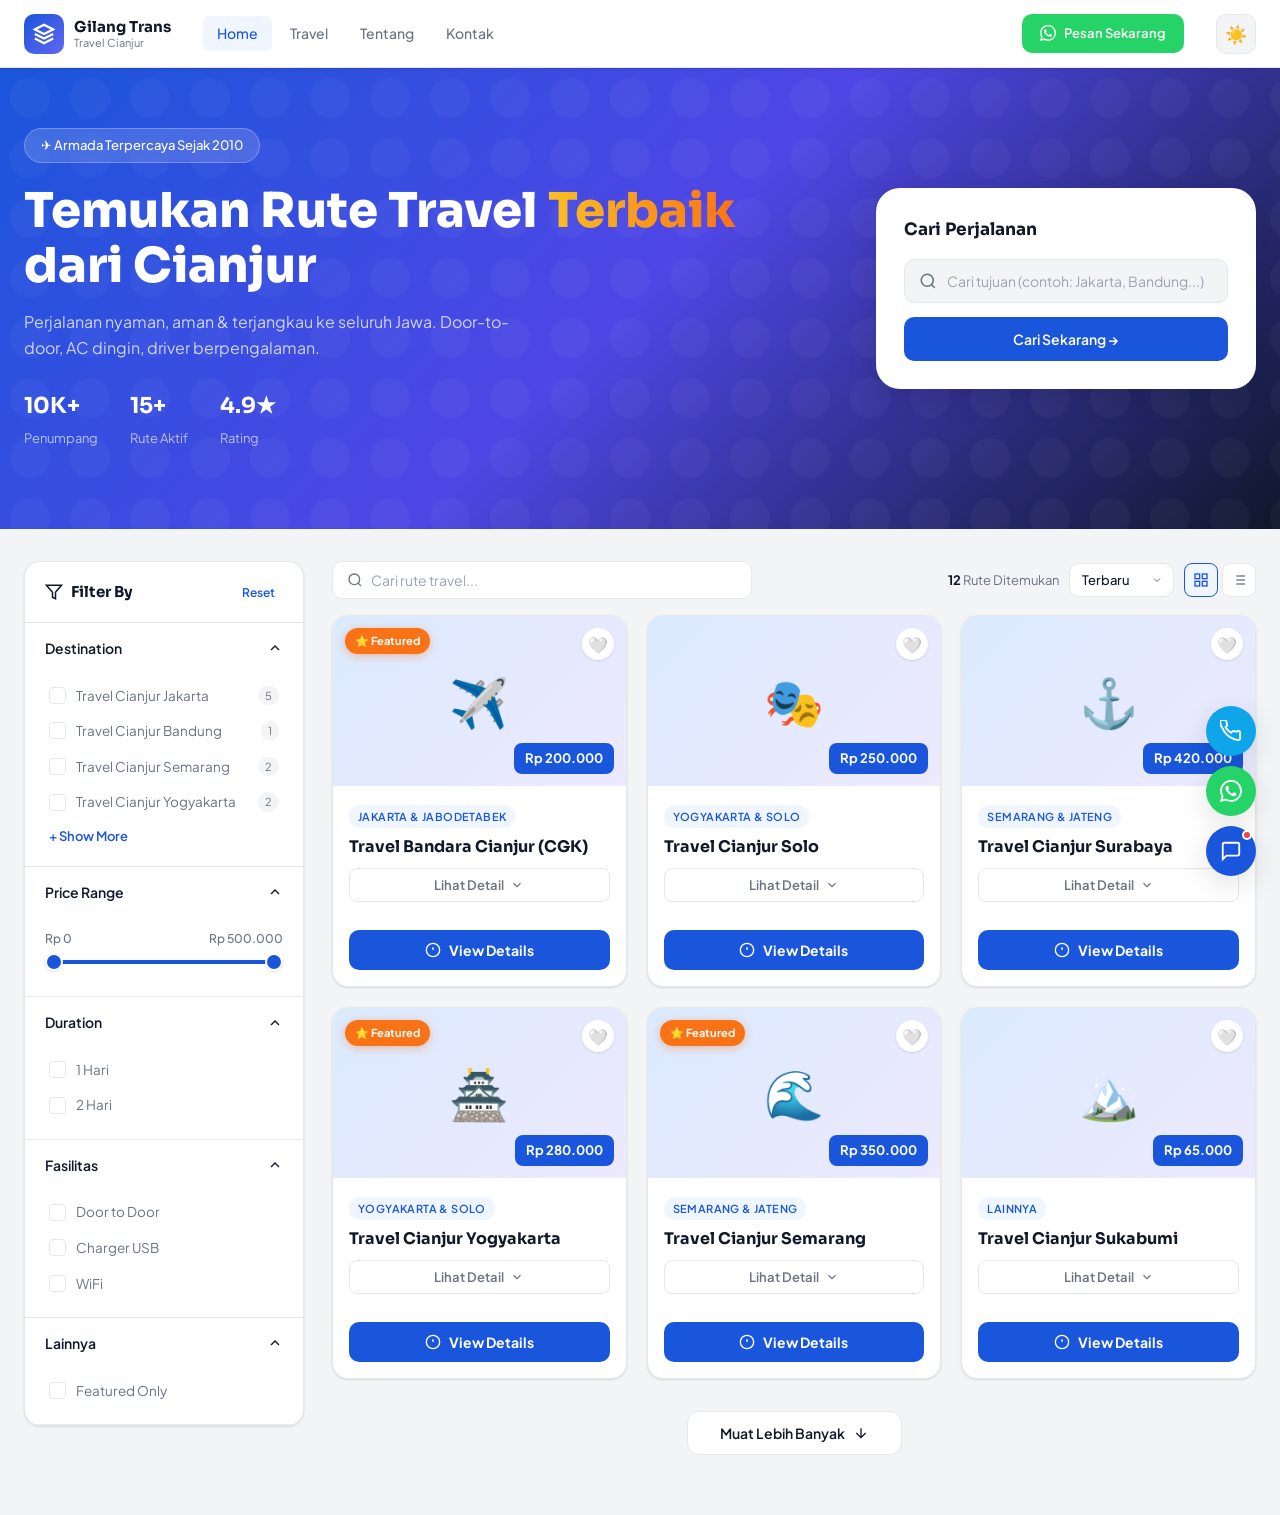
==== index.html @ 3f546241 "Add files via upload" ====
<!DOCTYPE html>
<html lang="id" data-theme="light">
<head>
  <meta charset="UTF-8" />
  <meta name="viewport" content="width=device-width, initial-scale=1.0" />
  <title>Gilang Trans – Travel Cianjur Terbaik</title>
  
    <link rel="icon" href="favicon.png" type="image/png">
<link rel="apple-touch-icon" href="favicon.png">
  <link rel="preconnect" href="https://fonts.googleapis.com" />
  <link rel="preconnect" href="https://fonts.gstatic.com" crossorigin />
  <link href="https://fonts.googleapis.com/css2?family=Plus+Jakarta+Sans:wght@300;400;500;600;700;800&family=Sora:wght@600;700;800&display=swap" rel="stylesheet" />
  <link rel="stylesheet" href="style.css" />
</head>
<body>

  <!-- ===== NAVBAR ===== -->
  <header class="navbar" id="navbar">
    <div class="nav-inner">
      <a href="#" class="logo">
        <div class="logo-icon-wrap">
          <svg width="22" height="22" viewBox="0 0 24 24" fill="none" stroke="currentColor" stroke-width="2.5"><path d="M12 2L2 7l10 5 10-5-10-5z"/><path d="M2 17l10 5 10-5"/><path d="M2 12l10 5 10-5"/></svg>
        </div>
        <div class="logo-text">
          <span class="logo-main">Gilang Trans</span>
          <span class="logo-sub">Travel Cianjur</span>
        </div>
      </a>

      <nav class="nav-links" id="navLinks">
        <a href="#" class="nav-link active">Home</a>
        <a href="#marketplace" class="nav-link">Travel</a>
        <a href="#tentang" class="nav-link">Tentang</a>
        <a href="#kontak" class="nav-link">Kontak</a>
        <a href="https://wa.me/6285724615368" target="_blank" class="nav-cta">
          <svg width="16" height="16" viewBox="0 0 24 24" fill="currentColor"><path d="M17.472 14.382c-.297-.149-1.758-.867-2.03-.967-.273-.099-.471-.148-.67.15-.197.297-.767.966-.94 1.164-.173.199-.347.223-.644.075-.297-.15-1.255-.463-2.39-1.475-.883-.788-1.48-1.761-1.653-2.059-.173-.297-.018-.458.13-.606.134-.133.298-.347.446-.52.149-.174.198-.298.298-.497.099-.198.05-.371-.025-.52-.075-.149-.669-1.612-.916-2.207-.242-.579-.487-.5-.669-.51-.173-.008-.371-.01-.57-.01-.198 0-.52.074-.792.372-.272.297-1.04 1.016-1.04 2.479 0 1.462 1.065 2.875 1.213 3.074.149.198 2.096 3.2 5.077 4.487.709.306 1.262.489 1.694.625.712.227 1.36.195 1.871.118.571-.085 1.758-.719 2.006-1.413.248-.694.248-1.289.173-1.413-.074-.124-.272-.198-.57-.347m-5.421 7.403h-.004a9.87 9.87 0 01-5.031-1.378l-.361-.214-3.741.982.998-3.648-.235-.374a9.86 9.86 0 01-1.51-5.26c.001-5.45 4.436-9.884 9.888-9.884 2.64 0 5.122 1.03 6.988 2.898a9.825 9.825 0 012.893 6.994c-.003 5.45-4.437 9.884-9.885 9.884m8.413-18.297A11.815 11.815 0 0012.05 0C5.495 0 .16 5.335.157 11.892c0 2.096.547 4.142 1.588 5.945L.057 24l6.305-1.654a11.882 11.882 0 005.683 1.448h.005c6.554 0 11.89-5.335 11.893-11.893a11.821 11.821 0 00-3.48-8.413z"/></svg>
          Pesan Sekarang
        </a>
      </nav>

      <div class="nav-actions">
        <button class="theme-toggle" id="themeToggle" aria-label="Toggle theme">
          <span class="theme-icon sun">☀️</span>
          <span class="theme-icon moon">🌙</span>
        </button>
        <button class="hamburger" id="hamburger">
          <span></span><span></span><span></span>
        </button>
      </div>
    </div>
  </header>

  <!-- ===== HERO MINI ===== -->
  <section class="hero-mini" id="home">
    <div class="hero-mini-inner">
      <div class="hero-mini-text">
        <div class="hero-badge">✈ Armada Terpercaya Sejak 2010</div>
        <h1>Temukan Rute Travel <span>Terbaik</span> dari Cianjur</h1>
        <p>Perjalanan nyaman, aman & terjangkau ke seluruh Jawa. Door-to-door, AC dingin, driver berpengalaman.</p>
        <div class="hero-stats">
          <div class="stat-item"><strong>10K+</strong><span>Penumpang</span></div>
          <div class="stat-item"><strong>15+</strong><span>Rute Aktif</span></div>
          <div class="stat-item"><strong>4.9★</strong><span>Rating</span></div>
        </div>
      </div>
      <div class="hero-mini-search">
        <div class="search-widget">
          <h3>Cari Perjalanan</h3>
          <div class="search-field">
            <svg width="18" height="18" viewBox="0 0 24 24" fill="none" stroke="currentColor" stroke-width="2"><circle cx="11" cy="11" r="8"/><path d="m21 21-4.35-4.35"/></svg>
            <input type="text" id="heroSearch" placeholder="Cari tujuan (contoh: Jakarta, Bandung...)" />
          </div>
          <button class="btn-search-hero" onclick="document.getElementById('marketplace').scrollIntoView({behavior:'smooth'})">
            Cari Sekarang →
          </button>
        </div>
      </div>
    </div>
  </section>

  <!-- ===== MARKETPLACE ===== -->
  <section class="marketplace" id="marketplace">
    <div class="marketplace-inner">

      <!-- SIDEBAR FILTER -->
      <aside class="filter-sidebar" id="filterSidebar">
        <div class="filter-header">
          <h3>
            <svg width="18" height="18" viewBox="0 0 24 24" fill="none" stroke="currentColor" stroke-width="2"><polygon points="22 3 2 3 10 12.46 10 19 14 21 14 12.46 22 3"/></svg>
            Filter By
          </h3>
          <button class="filter-reset" id="filterReset">Reset</button>
        </div>

        <!-- Destination Filter -->
        <div class="filter-section" id="destinationFilter">
          <div class="filter-section-header" onclick="toggleFilterSection(this)">
            <span>Destination</span>
            <svg class="chevron" width="16" height="16" viewBox="0 0 24 24" fill="none" stroke="currentColor" stroke-width="2"><path d="M18 15l-6-6-6 6"/></svg>
          </div>
          <div class="filter-section-body">
            <label class="filter-checkbox">
              <input type="checkbox" value="jakarta" onchange="applyFilters()">
              <span class="checkmark"></span>
              <span>Travel Cianjur Jakarta</span>
              <span class="count" id="count-jakarta"></span>
            </label>
            <label class="filter-checkbox">
              <input type="checkbox" value="bandung" onchange="applyFilters()">
              <span class="checkmark"></span>
              <span>Travel Cianjur Bandung</span>
              <span class="count" id="count-bandung"></span>
            </label>
            <label class="filter-checkbox">
              <input type="checkbox" value="semarang" onchange="applyFilters()">
              <span class="checkmark"></span>
              <span>Travel Cianjur Semarang</span>
              <span class="count" id="count-semarang"></span>
            </label>
            <label class="filter-checkbox">
              <input type="checkbox" value="yogyakarta" onchange="applyFilters()">
              <span class="checkmark"></span>
              <span>Travel Cianjur Yogyakarta</span>
              <span class="count" id="count-yogyakarta"></span>
            </label>
            <div class="filter-more" id="filterMoreDest" style="display:none">
              <label class="filter-checkbox">
                <input type="checkbox" value="lain" onchange="applyFilters()">
                <span class="checkmark"></span>
                <span>Travel Cianjur Lainnya</span>
                <span class="count" id="count-lain"></span>
              </label>
            </div>
            <button class="show-more-btn" id="showMoreDest" onclick="toggleShowMore('filterMoreDest','showMoreDest')">
              + Show More
            </button>
          </div>
        </div>

        <!-- Price Filter -->
        <div class="filter-section" id="priceFilter">
          <div class="filter-section-header" onclick="toggleFilterSection(this)">
            <span>Price Range</span>
            <svg class="chevron" width="16" height="16" viewBox="0 0 24 24" fill="none" stroke="currentColor" stroke-width="2"><path d="M18 15l-6-6-6 6"/></svg>
          </div>
          <div class="filter-section-body">
            <div class="range-slider-wrap">
              <div class="range-labels">
                <span id="priceMin">Rp 0</span>
                <span id="priceMax">Rp 500.000</span>
              </div>
              <div class="range-track">
                <div class="range-fill" id="rangeFill"></div>
                <input type="range" id="rangeMinPrice" min="0" max="500000" step="10000" value="0" oninput="updatePriceRange()">
                <input type="range" id="rangeMaxPrice" min="0" max="500000" step="10000" value="500000" oninput="updatePriceRange()">
              </div>
            </div>
          </div>
        </div>

        <!-- Duration Filter -->
        <div class="filter-section" id="durationFilter">
          <div class="filter-section-header" onclick="toggleFilterSection(this)">
            <span>Duration</span>
            <svg class="chevron" width="16" height="16" viewBox="0 0 24 24" fill="none" stroke="currentColor" stroke-width="2"><path d="M18 15l-6-6-6 6"/></svg>
          </div>
          <div class="filter-section-body">
            <label class="filter-checkbox">
              <input type="checkbox" value="1" onchange="applyFilters()" class="dur-filter">
              <span class="checkmark"></span>
              <span>1 Hari</span>
            </label>
            <label class="filter-checkbox">
              <input type="checkbox" value="2" onchange="applyFilters()" class="dur-filter">
              <span class="checkmark"></span>
              <span>2 Hari</span>
            </label>
          </div>
        </div>

        <!-- Fasilitas Filter -->
        <div class="filter-section">
          <div class="filter-section-header" onclick="toggleFilterSection(this)">
            <span>Fasilitas</span>
            <svg class="chevron" width="16" height="16" viewBox="0 0 24 24" fill="none" stroke="currentColor" stroke-width="2"><path d="M18 15l-6-6-6 6"/></svg>
          </div>
          <div class="filter-section-body">
            <label class="filter-checkbox">
              <input type="checkbox" value="door" onchange="applyFilters()" class="fas-filter">
              <span class="checkmark"></span>
              <span>Door to Door</span>
            </label>
            <label class="filter-checkbox">
              <input type="checkbox" value="charger" onchange="applyFilters()" class="fas-filter">
              <span class="checkmark"></span>
              <span>Charger USB</span>
            </label>
            <label class="filter-checkbox">
              <input type="checkbox" value="wifi" onchange="applyFilters()" class="fas-filter">
              <span class="checkmark"></span>
              <span>WiFi</span>
            </label>
          </div>
        </div>

        <!-- Featured Only -->
        <div class="filter-section">
          <div class="filter-section-header" onclick="toggleFilterSection(this)">
            <span>Lainnya</span>
            <svg class="chevron" width="16" height="16" viewBox="0 0 24 24" fill="none" stroke="currentColor" stroke-width="2"><path d="M18 15l-6-6-6 6"/></svg>
          </div>
          <div class="filter-section-body">
            <label class="filter-checkbox">
              <input type="checkbox" id="featuredOnly" onchange="applyFilters()">
              <span class="checkmark"></span>
              <span>Featured Only</span>
            </label>
          </div>
        </div>

        <!-- Mobile Close -->
        <button class="filter-close-btn" id="filterCloseBtn" onclick="closeSidebar()">✕ Tutup Filter</button>
      </aside>

      <!-- MAIN CONTENT -->
      <main class="main-content">

        <!-- TOP BAR -->
        <div class="topbar">
          <div class="topbar-left">
            <button class="filter-toggle-btn" id="filterToggleBtn" onclick="openSidebar()">
              <svg width="16" height="16" viewBox="0 0 24 24" fill="none" stroke="currentColor" stroke-width="2"><polygon points="22 3 2 3 10 12.46 10 19 14 21 14 12.46 22 3"/></svg>
              Filter
            </button>
            <div class="search-bar">
              <svg width="16" height="16" viewBox="0 0 24 24" fill="none" stroke="currentColor" stroke-width="2"><circle cx="11" cy="11" r="8"/><path d="m21 21-4.35-4.35"/></svg>
              <input type="text" id="searchInput" placeholder="Cari rute travel..." oninput="applyFilters()" />
              <button class="search-clear" id="searchClear" onclick="clearSearch()" style="display:none">✕</button>
            </div>
          </div>
          <div class="topbar-right">
            <div class="result-count"><span id="resultCount">0</span> Rute Ditemukan</div>
            <select class="sort-select" id="sortSelect" onchange="applyFilters()">
              <option value="newest">Terbaru</option>
              <option value="cheapest">Termurah</option>
              <option value="priciest">Termahal</option>
              <option value="name">A-Z</option>
            </select>
            <div class="view-toggle">
              <button class="view-btn active" id="gridViewBtn" onclick="setView('grid')" title="Grid view">
                <svg width="16" height="16" viewBox="0 0 24 24" fill="none" stroke="currentColor" stroke-width="2"><rect x="3" y="3" width="7" height="7"/><rect x="14" y="3" width="7" height="7"/><rect x="3" y="14" width="7" height="7"/><rect x="14" y="14" width="7" height="7"/></svg>
              </button>
              <button class="view-btn" id="listViewBtn" onclick="setView('list')" title="List view">
                <svg width="16" height="16" viewBox="0 0 24 24" fill="none" stroke="currentColor" stroke-width="2"><line x1="8" y1="6" x2="21" y2="6"/><line x1="8" y1="12" x2="21" y2="12"/><line x1="8" y1="18" x2="21" y2="18"/><line x1="3" y1="6" x2="3.01" y2="6"/><line x1="3" y1="12" x2="3.01" y2="12"/><line x1="3" y1="18" x2="3.01" y2="18"/></svg>
              </button>
            </div>
          </div>
        </div>

        <!-- ACTIVE FILTERS TAGS -->
        <div class="active-filters" id="activeFilters" style="display:none"></div>

        <!-- RECENTLY VIEWED -->
        <div class="recently-viewed" id="recentlyViewed" style="display:none">
          <div class="rv-header">
            <span>🕐 Baru Dilihat</span>
            <button onclick="clearRecentlyViewed()">Hapus</button>
          </div>
          <div class="rv-list" id="rvList"></div>
        </div>

        <!-- CARD GRID -->
        <div class="cards-grid" id="cardsGrid">
          <!-- JS generated -->
        </div>

        <!-- EMPTY STATE -->
        <div class="empty-state" id="emptyState" style="display:none">
          <div class="empty-icon">🔍</div>
          <h3>Tidak ada rute ditemukan</h3>
          <p>Coba ubah filter atau kata kunci pencarian</p>
          <button onclick="resetAllFilters()" class="btn-reset-all">Reset Semua Filter</button>
        </div>

        <!-- LOAD MORE -->
        <div class="load-more-wrap" id="loadMoreWrap" style="display:none">
          <button class="btn-load-more" id="loadMoreBtn" onclick="loadMore()">
            Muat Lebih Banyak
            <svg width="16" height="16" viewBox="0 0 24 24" fill="none" stroke="currentColor" stroke-width="2"><path d="M12 5v14M5 12l7 7 7-7"/></svg>
          </button>
        </div>
      </main>
    </div>
  </section>

  <!-- ===== SIDEBAR OVERLAY ===== -->
  <div class="sidebar-overlay" id="sidebarOverlay" onclick="closeSidebar()"></div>

  <!-- ===== MODAL DETAIL ===== -->
  <div class="modal-overlay" id="modalOverlay" onclick="closeModal(event)">
    <div class="modal-box" id="modalBox">
      <button class="modal-close" onclick="closeModal()">✕</button>
      <div class="modal-content" id="modalContent"></div>
    </div>
  </div>

  <!-- ===== CHATBOT ===== -->
  <div class="chatbot-wrap" id="chatbotWrap">
    <div class="chatbot-box" id="chatbotBox">
      <div class="chatbot-header">
        <div class="chatbot-avatar">RT</div>
        <div>
          <div class="chatbot-name">Gilang Assistant</div>
          <div class="chatbot-status">● Online</div>
        </div>
        <button class="chatbot-header-close" onclick="toggleChatbot()">✕</button>
      </div>
      <div class="chatbot-messages" id="chatbotMessages">
        <div class="chat-msg bot">
          <div class="chat-bubble">Halo! 👋 Saya asisten Gilang Trans. Ketik <strong>harga</strong>, <strong>jadwal</strong>, <strong>rute</strong>, atau <strong>booking</strong> untuk info.</div>
        </div>
      </div>
      <div class="chatbot-input-wrap">
        <input type="text" id="chatInput" placeholder="Ketik pesan..." onkeydown="if(event.key==='Enter')sendChat()" />
        <button onclick="sendChat()">
          <svg width="18" height="18" viewBox="0 0 24 24" fill="none" stroke="currentColor" stroke-width="2"><line x1="22" y1="2" x2="11" y2="13"/><polygon points="22 2 15 22 11 13 2 9 22 2"/></svg>
        </button>
      </div>
    </div>
    <div class="chatbot-fabs">
      <a href="tel:085724615368" class="fab fab-call" title="Telepon">
        <svg width="22" height="22" viewBox="0 0 24 24" fill="none" stroke="currentColor" stroke-width="2"><path d="M22 16.92v3a2 2 0 01-2.18 2 19.79 19.79 0 01-8.63-3.07A19.5 19.5 0 013.07 9.81a19.79 19.79 0 01-3.07-8.64A2 2 0 012 0h3a2 2 0 012 1.72 12.84 12.84 0 00.7 2.81 2 2 0 01-.45 2.11L6.09 7.91a16 16 0 006 6l1.27-1.27a2 2 0 012.11-.45 12.84 12.84 0 002.81.7A2 2 0 0122 14h0v2.92z"/></svg>
      </a>
      <a href="https://wa.me/6285724615368" target="_blank" class="fab fab-wa" title="WhatsApp">
        <svg width="22" height="22" viewBox="0 0 24 24" fill="currentColor"><path d="M17.472 14.382c-.297-.149-1.758-.867-2.03-.967-.273-.099-.471-.148-.67.15-.197.297-.767.966-.94 1.164-.173.199-.347.223-.644.075-.297-.15-1.255-.463-2.39-1.475-.883-.788-1.48-1.761-1.653-2.059-.173-.297-.018-.458.13-.606.134-.133.298-.347.446-.52.149-.174.198-.298.298-.497.099-.198.05-.371-.025-.52-.075-.149-.669-1.612-.916-2.207-.242-.579-.487-.5-.669-.51-.173-.008-.371-.01-.57-.01-.198 0-.52.074-.792.372-.272.297-1.04 1.016-1.04 2.479 0 1.462 1.065 2.875 1.213 3.074.149.198 2.096 3.2 5.077 4.487.709.306 1.262.489 1.694.625.712.227 1.36.195 1.871.118.571-.085 1.758-.719 2.006-1.413.248-.694.248-1.289.173-1.413-.074-.124-.272-.198-.57-.347m-5.421 7.403h-.004a9.87 9.87 0 01-5.031-1.378l-.361-.214-3.741.982.998-3.648-.235-.374a9.86 9.86 0 01-1.51-5.26c.001-5.45 4.436-9.884 9.888-9.884 2.64 0 5.122 1.03 6.988 2.898a9.825 9.825 0 012.893 6.994c-.003 5.45-4.437 9.884-9.885 9.884m8.413-18.297A11.815 11.815 0 0012.05 0C5.495 0 .16 5.335.157 11.892c0 2.096.547 4.142 1.588 5.945L.057 24l6.305-1.654a11.882 11.882 0 005.683 1.448h.005c6.554 0 11.89-5.335 11.893-11.893a11.821 11.821 0 00-3.48-8.413z"/></svg>
      </a>
      <button class="fab fab-chat" id="chatFab" onclick="toggleChatbot()" title="Chat">
        <svg width="22" height="22" viewBox="0 0 24 24" fill="none" stroke="currentColor" stroke-width="2"><path d="M21 15a2 2 0 01-2 2H7l-4 4V5a2 2 0 012-2h14a2 2 0 012 2z"/></svg>
        <span class="fab-dot"></span>
      </button>
    </div>
  </div>

  <script src="script.js"></script>
</body>
</html>
---- style.css ----
/* ===========================
   CSS VARIABLES & THEMES
=========================== */
:root {
  --primary: #1a56db;
  --primary-light: #eff6ff;
  --primary-hover: #1648c0;
  --accent: #25d366;
  --accent-hover: #1fb559;
  --text: #111827;
  --text-muted: #6b7280;
  --text-light: #9ca3af;
  --bg: #f3f4f6;
  --bg-page: #f3f4f6;
  --bg-card: #ffffff;
  --bg-sidebar: #ffffff;
  --bg-navbar: #ffffff;
  --border: #e5e7eb;
  --border-light: #f3f4f6;
  --shadow-sm: 0 1px 3px rgba(0,0,0,0.08), 0 1px 2px rgba(0,0,0,0.05);
  --shadow: 0 4px 16px rgba(0,0,0,0.08);
  --shadow-md: 0 8px 30px rgba(0,0,0,0.12);
  --shadow-hover: 0 12px 40px rgba(0,0,0,0.15);
  --radius: 12px;
  --radius-sm: 8px;
  --radius-lg: 16px;
  --radius-xl: 24px;
  --transition: all 0.25s cubic-bezier(0.4, 0, 0.2, 1);
  --font: 'Plus Jakarta Sans', sans-serif;
  --font-heading: 'Sora', sans-serif;
  --navbar-h: 68px;
}

[data-theme="dark"] {
  --primary: #3b82f6;
  --primary-light: #1e3a5f;
  --text: #f1f5f9;
  --text-muted: #94a3b8;
  --text-light: #64748b;
  --bg: #0f172a;
  --bg-page: #0f172a;
  --bg-card: #1e293b;
  --bg-sidebar: #1e293b;
  --bg-navbar: #0f172a;
  --border: #334155;
  --border-light: #1e293b;
  --shadow-sm: 0 1px 3px rgba(0,0,0,0.3);
  --shadow: 0 4px 16px rgba(0,0,0,0.3);
  --shadow-md: 0 8px 30px rgba(0,0,0,0.4);
  --shadow-hover: 0 12px 40px rgba(0,0,0,0.5);
}

/* ===========================
   RESET & BASE
=========================== */
*, *::before, *::after { box-sizing: border-box; margin: 0; padding: 0; }
html { scroll-behavior: smooth; font-size: 16px; }
body {
  font-family: var(--font);
  background: var(--bg-page);
  color: var(--text);
  line-height: 1.6;
  overflow-x: hidden;
  transition: background 0.3s, color 0.3s;
}
a { text-decoration: none; color: inherit; }
ul { list-style: none; }
img { max-width: 100%; display: block; }
input, select, button { font-family: var(--font); }

/* ===========================
   NAVBAR
=========================== */
.navbar {
  position: fixed;
  top: 0; left: 0; right: 0;
  z-index: 1000;
  background: var(--bg-navbar);
  border-bottom: 1px solid var(--border);
  height: var(--navbar-h);
  box-shadow: var(--shadow-sm);
  transition: var(--transition);
}

.nav-inner {
  max-width: 1400px;
  margin: 0 auto;
  padding: 0 24px;
  height: 100%;
  display: flex;
  align-items: center;
  gap: 32px;
}

.logo {
  display: flex;
  align-items: center;
  gap: 10px;
  flex-shrink: 0;
}

.logo-icon-wrap {
  width: 40px; height: 40px;
  background: linear-gradient(135deg, var(--primary), #6366f1);
  border-radius: 10px;
  display: flex; align-items: center; justify-content: center;
  color: white;
}

.logo-text { display: flex; flex-direction: column; line-height: 1.2; }
.logo-main { font-family: var(--font-heading); font-weight: 700; font-size: 15px; color: var(--text); }
.logo-sub { font-size: 11px; color: var(--text-muted); }

.nav-links {
  display: flex;
  align-items: center;
  gap: 4px;
  flex: 1;
}

.nav-link {
  padding: 6px 14px;
  border-radius: 8px;
  font-size: 14px;
  font-weight: 500;
  color: var(--text-muted);
  transition: var(--transition);
}
.nav-link:hover, .nav-link.active {
  background: var(--primary-light);
  color: var(--primary);
}

.nav-cta {
  margin-left: auto;
  display: flex; align-items: center; gap: 8px;
  padding: 9px 18px;
  background: var(--accent);
  color: white;
  border-radius: 10px;
  font-size: 13px;
  font-weight: 600;
  transition: var(--transition);
}
.nav-cta:hover { background: var(--accent-hover); transform: translateY(-1px); }

.nav-actions { display: flex; align-items: center; gap: 10px; }

.theme-toggle {
  width: 40px; height: 40px;
  background: var(--border-light);
  border: 1px solid var(--border);
  border-radius: 10px;
  cursor: pointer;
  display: flex; align-items: center; justify-content: center;
  font-size: 18px;
  transition: var(--transition);
}
.theme-toggle:hover { background: var(--bg-card); }
.theme-icon { position: absolute; }
[data-theme="light"] .moon { display: none; }
[data-theme="dark"] .sun { display: none; }

.hamburger {
  display: none;
  flex-direction: column; gap: 5px;
  width: 36px; height: 36px;
  background: none; border: none; cursor: pointer;
  align-items: center; justify-content: center;
}
.hamburger span {
  width: 22px; height: 2px;
  background: var(--text);
  border-radius: 2px;
  transition: var(--transition);
}

/* ===========================
   HERO MINI
=========================== */
.hero-mini {
  margin-top: var(--navbar-h);
  background: linear-gradient(135deg, #1a56db 0%, #4f46e5 50%, #0f172a 100%);
  padding: 60px 24px 80px;
  position: relative;
  overflow: hidden;
}
.hero-mini::before {
  content: '';
  position: absolute;
  inset: 0;
  background: url("data:image/svg+xml,%3Csvg width='60' height='60' viewBox='0 0 60 60' xmlns='http://www.w3.org/2000/svg'%3E%3Cg fill='none' fill-rule='evenodd'%3E%3Cg fill='%23ffffff' fill-opacity='0.03'%3E%3Ccircle cx='30' cy='30' r='20'/%3E%3C/g%3E%3C/g%3E%3C/svg%3E");
}

.hero-mini-inner {
  max-width: 1400px;
  margin: 0 auto;
  display: grid;
  grid-template-columns: 1fr 380px;
  gap: 48px;
  align-items: center;
  position: relative;
}

.hero-badge {
  display: inline-flex;
  align-items: center;
  gap: 8px;
  background: rgba(255,255,255,0.15);
  border: 1px solid rgba(255,255,255,0.25);
  color: white;
  padding: 6px 16px;
  border-radius: 100px;
  font-size: 13px;
  font-weight: 500;
  margin-bottom: 20px;
  backdrop-filter: blur(10px);
}

.hero-mini-text h1 {
  font-family: var(--font-heading);
  font-size: clamp(28px, 4vw, 48px);
  font-weight: 800;
  color: white;
  line-height: 1.15;
  margin-bottom: 16px;
}
.hero-mini-text h1 span {
  background: linear-gradient(90deg, #fbbf24, #f97316);
  -webkit-background-clip: text;
  -webkit-text-fill-color: transparent;
  background-clip: text;
}
.hero-mini-text p {
  color: rgba(255,255,255,0.75);
  font-size: 16px;
  margin-bottom: 28px;
  max-width: 500px;
}

.hero-stats {
  display: flex;
  gap: 32px;
}
.stat-item strong {
  display: block;
  font-family: var(--font-heading);
  font-size: 22px;
  font-weight: 700;
  color: white;
}
.stat-item span { font-size: 13px; color: rgba(255,255,255,0.65); }

.search-widget {
  background: var(--bg-card);
  border-radius: var(--radius-xl);
  padding: 28px;
  box-shadow: var(--shadow-md);
}
.search-widget h3 {
  font-family: var(--font-heading);
  font-size: 17px;
  font-weight: 700;
  color: var(--text);
  margin-bottom: 16px;
}

.search-field {
  display: flex;
  align-items: center;
  gap: 10px;
  background: var(--bg);
  border: 1.5px solid var(--border);
  border-radius: 10px;
  padding: 12px 14px;
  margin-bottom: 14px;
  transition: var(--transition);
}
.search-field:focus-within { border-color: var(--primary); box-shadow: 0 0 0 3px rgba(26,86,219,0.12); }
.search-field svg { color: var(--text-muted); flex-shrink: 0; }
.search-field input { flex: 1; border: none; background: none; color: var(--text); font-size: 14px; outline: none; }
.search-field input::placeholder { color: var(--text-light); }

.btn-search-hero {
  width: 100%;
  padding: 13px;
  background: var(--primary);
  color: white;
  border: none;
  border-radius: 10px;
  font-size: 14px;
  font-weight: 600;
  cursor: pointer;
  transition: var(--transition);
}
.btn-search-hero:hover { background: var(--primary-hover); transform: translateY(-2px); box-shadow: 0 8px 20px rgba(26,86,219,0.35); }

/* ===========================
   MARKETPLACE LAYOUT
=========================== */
.marketplace {
  max-width: 1400px;
  margin: 0 auto;
  padding: 32px 24px 60px;
}

.marketplace-inner {
  display: grid;
  grid-template-columns: 280px 1fr;
  gap: 28px;
  align-items: start;
}

/* ===========================
   FILTER SIDEBAR
=========================== */
.filter-sidebar {
  background: var(--bg-sidebar);
  border: 1px solid var(--border);
  border-radius: var(--radius-lg);
  overflow: hidden;
  box-shadow: var(--shadow-sm);
  position: sticky;
  top: calc(var(--navbar-h) + 16px);
}

.filter-header {
  display: flex;
  align-items: center;
  justify-content: space-between;
  padding: 18px 20px;
  border-bottom: 1px solid var(--border);
}
.filter-header h3 {
  display: flex; align-items: center; gap: 8px;
  font-family: var(--font-heading);
  font-size: 15px;
  font-weight: 700;
  color: var(--text);
}
.filter-reset {
  font-size: 12px;
  color: var(--primary);
  font-weight: 600;
  background: none; border: none; cursor: pointer;
  padding: 4px 8px;
  border-radius: 6px;
  transition: var(--transition);
}
.filter-reset:hover { background: var(--primary-light); }

.filter-section { border-bottom: 1px solid var(--border); }
.filter-section:last-child { border-bottom: none; }

.filter-section-header {
  display: flex;
  align-items: center;
  justify-content: space-between;
  padding: 14px 20px;
  cursor: pointer;
  font-size: 14px;
  font-weight: 600;
  color: var(--text);
  user-select: none;
  transition: var(--transition);
}
.filter-section-header:hover { background: var(--border-light); }
.filter-section-header .chevron { transition: transform 0.25s; flex-shrink: 0; }
.filter-section.collapsed .chevron { transform: rotate(180deg); }
.filter-section.collapsed .filter-section-body { display: none; }

.filter-section-body { padding: 4px 20px 16px; }

.filter-checkbox {
  display: flex;
  align-items: center;
  gap: 10px;
  padding: 7px 4px;
  cursor: pointer;
  font-size: 13.5px;
  color: var(--text-muted);
  transition: var(--transition);
  border-radius: 6px;
  position: relative;
}
.filter-checkbox:hover { color: var(--text); }
.filter-checkbox input { position: absolute; opacity: 0; width: 0; height: 0; }
.checkmark {
  width: 17px; height: 17px;
  border: 1.5px solid var(--border);
  border-radius: 4px;
  flex-shrink: 0;
  transition: var(--transition);
  position: relative;
}
.filter-checkbox input:checked ~ .checkmark {
  background: var(--primary);
  border-color: var(--primary);
}
.filter-checkbox input:checked ~ .checkmark::after {
  content: '';
  position: absolute;
  left: 4px; top: 1px;
  width: 6px; height: 10px;
  border: 2px solid white;
  border-top: none; border-left: none;
  transform: rotate(45deg);
}
.filter-checkbox .count {
  margin-left: auto;
  background: var(--border-light);
  color: var(--text-muted);
  font-size: 11px;
  padding: 1px 7px;
  border-radius: 100px;
}

.show-more-btn {
  background: none; border: none; cursor: pointer;
  color: var(--primary);
  font-size: 13px;
  font-weight: 600;
  padding: 6px 4px;
  margin-top: 2px;
  transition: var(--transition);
}
.show-more-btn:hover { opacity: 0.8; }

/* Range slider */
.range-slider-wrap { padding: 8px 0; }
.range-labels {
  display: flex;
  justify-content: space-between;
  font-size: 12px;
  color: var(--text-muted);
  margin-bottom: 12px;
  font-weight: 500;
}

.range-track {
  position: relative;
  height: 4px;
  background: var(--border);
  border-radius: 4px;
  margin-bottom: 8px;
}
.range-fill {
  position: absolute;
  top: 0; height: 100%;
  background: var(--primary);
  border-radius: 4px;
  pointer-events: none;
}
.range-track input[type="range"] {
  position: absolute;
  width: 100%; top: -6px;
  appearance: none;
  background: none;
  cursor: pointer;
  height: 16px;
  pointer-events: none;
}
.range-track input[type="range"]::-webkit-slider-thumb {
  appearance: none;
  pointer-events: all;
  width: 18px; height: 18px;
  border-radius: 50%;
  background: var(--primary);
  border: 2px solid white;
  box-shadow: var(--shadow-sm);
  cursor: grab;
}
.range-track input[type="range"]::-webkit-slider-thumb:active { cursor: grabbing; }

.filter-close-btn {
  display: none;
  width: 100%;
  padding: 14px;
  background: var(--text);
  color: var(--bg-card);
  border: none;
  font-size: 14px;
  font-weight: 600;
  cursor: pointer;
  transition: var(--transition);
}

/* ===========================
   TOPBAR
=========================== */
.topbar {
  display: flex;
  align-items: center;
  justify-content: space-between;
  gap: 16px;
  margin-bottom: 16px;
  flex-wrap: wrap;
}

.topbar-left { display: flex; align-items: center; gap: 10px; flex: 1; min-width: 0; }
.topbar-right { display: flex; align-items: center; gap: 10px; flex-shrink: 0; }

.filter-toggle-btn {
  display: none;
  align-items: center;
  gap: 6px;
  padding: 9px 14px;
  background: var(--bg-card);
  border: 1px solid var(--border);
  border-radius: 10px;
  font-size: 13px;
  font-weight: 600;
  color: var(--text);
  cursor: pointer;
  flex-shrink: 0;
  transition: var(--transition);
}
.filter-toggle-btn:hover { border-color: var(--primary); color: var(--primary); }

.search-bar {
  display: flex;
  align-items: center;
  gap: 8px;
  background: var(--bg-card);
  border: 1.5px solid var(--border);
  border-radius: 10px;
  padding: 9px 14px;
  flex: 1;
  max-width: 420px;
  transition: var(--transition);
}
.search-bar:focus-within { border-color: var(--primary); box-shadow: 0 0 0 3px rgba(26,86,219,0.1); }
.search-bar svg { color: var(--text-muted); flex-shrink: 0; }
.search-bar input { flex: 1; border: none; background: none; font-size: 14px; color: var(--text); outline: none; }
.search-bar input::placeholder { color: var(--text-light); }
.search-clear { background: none; border: none; cursor: pointer; color: var(--text-muted); font-size: 16px; padding: 0 2px; transition: var(--transition); }
.search-clear:hover { color: var(--text); }

.result-count { font-size: 13px; color: var(--text-muted); white-space: nowrap; }
.result-count span { font-weight: 700; color: var(--text); }

.sort-select {
  padding: 8px 32px 8px 12px;
  background: var(--bg-card);
  border: 1px solid var(--border);
  border-radius: 10px;
  font-size: 13px;
  font-weight: 500;
  color: var(--text);
  cursor: pointer;
  outline: none;
  appearance: none;
  background-image: url("data:image/svg+xml,%3Csvg xmlns='http://www.w3.org/2000/svg' width='12' height='12' viewBox='0 0 24 24' fill='none' stroke='%236b7280' stroke-width='2'%3E%3Cpath d='M6 9l6 6 6-6'/%3E%3C/svg%3E");
  background-repeat: no-repeat;
  background-position: right 10px center;
  transition: var(--transition);
}
.sort-select:focus { border-color: var(--primary); }

.view-toggle { display: flex; gap: 4px; }
.view-btn {
  width: 34px; height: 34px;
  background: var(--bg-card);
  border: 1px solid var(--border);
  border-radius: 8px;
  display: flex; align-items: center; justify-content: center;
  cursor: pointer;
  color: var(--text-muted);
  transition: var(--transition);
}
.view-btn.active, .view-btn:hover {
  background: var(--primary-light);
  color: var(--primary);
  border-color: var(--primary);
}

/* ===========================
   ACTIVE FILTERS
=========================== */
.active-filters {
  display: flex;
  flex-wrap: wrap;
  gap: 8px;
  margin-bottom: 16px;
}
.filter-tag {
  display: flex; align-items: center; gap: 6px;
  background: var(--primary-light);
  color: var(--primary);
  border: 1px solid rgba(26,86,219,0.2);
  padding: 5px 12px;
  border-radius: 100px;
  font-size: 12px;
  font-weight: 600;
}
.filter-tag button { background: none; border: none; cursor: pointer; color: var(--primary); font-size: 14px; line-height: 1; padding: 0; }

/* ===========================
   RECENTLY VIEWED
=========================== */
.recently-viewed {
  background: var(--bg-card);
  border: 1px solid var(--border);
  border-radius: var(--radius);
  padding: 14px 16px;
  margin-bottom: 20px;
}
.rv-header {
  display: flex; align-items: center; justify-content: space-between;
  font-size: 13px;
  font-weight: 600;
  color: var(--text);
  margin-bottom: 10px;
}
.rv-header button { background: none; border: none; color: var(--text-muted); font-size: 12px; cursor: pointer; }
.rv-list { display: flex; gap: 8px; overflow-x: auto; padding-bottom: 4px; }
.rv-item {
  flex-shrink: 0;
  background: var(--bg);
  border: 1px solid var(--border);
  border-radius: 8px;
  padding: 7px 12px;
  font-size: 12px;
  font-weight: 500;
  color: var(--text-muted);
  cursor: pointer;
  transition: var(--transition);
  white-space: nowrap;
}
.rv-item:hover { color: var(--primary); border-color: var(--primary); }

/* ===========================
   CARDS GRID
=========================== */
.cards-grid {
  display: grid;
  grid-template-columns: repeat(3, 1fr);
  gap: 20px;
}
.cards-grid.list-view {
  grid-template-columns: 1fr;
}

.travel-card {
  background: var(--bg-card);
  border: 1px solid var(--border);
  border-radius: var(--radius-lg);
  overflow: hidden;
  box-shadow: var(--shadow-sm);
  transition: var(--transition);
  cursor: pointer;
  position: relative;
}
.travel-card:hover {
  transform: translateY(-4px);
  box-shadow: var(--shadow-hover);
  border-color: rgba(26,86,219,0.2);
}

.card-thumb {
  position: relative;
  padding-top: 58%;
  overflow: hidden;
  background: linear-gradient(135deg, #dbeafe, #ede9fe);
}
.card-thumb img {
  position: absolute;
  inset: 0;
  width: 100%; height: 100%;
  object-fit: cover;
  transition: transform 0.4s ease;
}
.travel-card:hover .card-thumb img { transform: scale(1.05); }

.card-thumb-fallback {
  position: absolute;
  inset: 0;
  display: flex;
  flex-direction: column;
  align-items: center;
  justify-content: center;
  background: linear-gradient(135deg, #dbeafe 0%, #ede9fe 100%);
  font-size: 48px;
}

.badge-featured {
  position: absolute;
  top: 12px; left: 12px;
  background: #f97316;
  color: white;
  font-size: 11px;
  font-weight: 700;
  padding: 4px 10px;
  border-radius: 100px;
  display: flex; align-items: center; gap: 4px;
  box-shadow: 0 2px 8px rgba(249,115,22,0.4);
}

.card-fav {
  position: absolute;
  top: 12px; right: 12px;
  width: 32px; height: 32px;
  background: white;
  border: none;
  border-radius: 50%;
  display: flex; align-items: center; justify-content: center;
  cursor: pointer;
  font-size: 16px;
  box-shadow: var(--shadow-sm);
  transition: var(--transition);
  z-index: 2;
}
.card-fav:hover { transform: scale(1.15); }
.card-fav.active { background: #fff0f0; }

.card-price-badge {
  position: absolute;
  bottom: 12px; right: 12px;
  background: var(--primary);
  color: white;
  font-size: 13px;
  font-weight: 700;
  padding: 5px 11px;
  border-radius: 8px;
}

.card-body { padding: 16px; }

.card-category {
  display: inline-block;
  font-size: 11px;
  font-weight: 600;
  color: var(--primary);
  background: var(--primary-light);
  padding: 3px 9px;
  border-radius: 100px;
  margin-bottom: 8px;
  text-transform: uppercase;
  letter-spacing: 0.4px;
}

.card-title {
  font-family: var(--font-heading);
  font-size: 16px;
  font-weight: 700;
  color: var(--text);
  margin-bottom: 10px;
  line-height: 1.35;
}

.see-more-btn {
  width: 100%;
  padding: 8px;
  background: none;
  border: 1.5px solid var(--border);
  border-radius: 8px;
  font-size: 13px;
  font-weight: 600;
  color: var(--text-muted);
  cursor: pointer;
  display: flex; align-items: center; justify-content: center; gap: 6px;
  transition: var(--transition);
  margin-bottom: 12px;
}
.see-more-btn:hover { border-color: var(--primary); color: var(--primary); }

.card-meta {
  display: none;
  flex-direction: column;
  gap: 6px;
  padding-top: 12px;
  border-top: 1px solid var(--border);
  margin-bottom: 12px;
}
.card-meta.open { display: flex; }

.meta-item {
  display: flex;
  align-items: center;
  gap: 8px;
  font-size: 13px;
  color: var(--text-muted);
}
.meta-item strong { color: var(--text); font-size: 12px; min-width: 60px; }

.card-facilities {
  display: flex;
  flex-wrap: wrap;
  gap: 4px;
  margin-bottom: 12px;
}
.facility-tag {
  font-size: 11px;
  padding: 3px 9px;
  background: var(--bg);
  border: 1px solid var(--border);
  border-radius: 100px;
  color: var(--text-muted);
}

.card-footer { padding: 0 16px 16px; }

.btn-view-details {
  width: 100%;
  padding: 11px;
  background: var(--primary);
  color: white;
  border: none;
  border-radius: 10px;
  font-size: 14px;
  font-weight: 700;
  cursor: pointer;
  transition: var(--transition);
  display: flex; align-items: center; justify-content: center; gap: 8px;
}
.btn-view-details:hover { background: var(--primary-hover); transform: translateY(-1px); box-shadow: 0 6px 20px rgba(26,86,219,0.35); }

/* List view card */
.cards-grid.list-view .travel-card {
  display: grid;
  grid-template-columns: 220px 1fr auto;
  align-items: stretch;
}
.cards-grid.list-view .card-thumb {
  padding-top: 0;
  height: 100%;
  min-height: 160px;
}
.cards-grid.list-view .card-body { flex: 1; }
.cards-grid.list-view .card-footer {
  padding: 16px;
  display: flex;
  flex-direction: column;
  justify-content: center;
  min-width: 160px;
  border-left: 1px solid var(--border);
}
.cards-grid.list-view .see-more-btn { display: none; }

/* ===========================
   EMPTY STATE
=========================== */
.empty-state {
  text-align: center;
  padding: 80px 24px;
  color: var(--text-muted);
}
.empty-icon { font-size: 64px; margin-bottom: 16px; }
.empty-state h3 { font-size: 20px; font-weight: 700; color: var(--text); margin-bottom: 8px; }
.empty-state p { font-size: 15px; margin-bottom: 24px; }
.btn-reset-all {
  padding: 11px 28px;
  background: var(--primary);
  color: white;
  border: none;
  border-radius: 10px;
  font-size: 14px;
  font-weight: 600;
  cursor: pointer;
}

/* ===========================
   LOAD MORE
=========================== */
.load-more-wrap { text-align: center; margin-top: 32px; }
.btn-load-more {
  display: inline-flex; align-items: center; gap: 8px;
  padding: 12px 32px;
  background: var(--bg-card);
  border: 1.5px solid var(--border);
  border-radius: 12px;
  font-size: 14px;
  font-weight: 600;
  color: var(--text);
  cursor: pointer;
  transition: var(--transition);
}
.btn-load-more:hover { border-color: var(--primary); color: var(--primary); transform: translateY(-2px); }

/* ===========================
   SIDEBAR OVERLAY
=========================== */
.sidebar-overlay {
  display: none;
  position: fixed;
  inset: 0;
  background: rgba(0,0,0,0.5);
  z-index: 900;
  backdrop-filter: blur(4px);
}
.sidebar-overlay.active { display: block; }

/* ===========================
   MODAL
=========================== */
.modal-overlay {
  display: none;
  position: fixed;
  inset: 0;
  background: rgba(0,0,0,0.6);
  z-index: 2000;
  align-items: center;
  justify-content: center;
  padding: 20px;
  backdrop-filter: blur(6px);
}
.modal-overlay.active { display: flex; }

.modal-box {
  background: var(--bg-card);
  border-radius: var(--radius-xl);
  max-width: 640px;
  width: 100%;
  max-height: 85vh;
  overflow-y: auto;
  position: relative;
  animation: modalIn 0.3s cubic-bezier(0.34, 1.56, 0.64, 1);
}

@keyframes modalIn {
  from { opacity: 0; transform: scale(0.9) translateY(20px); }
  to { opacity: 1; transform: scale(1) translateY(0); }
}

.modal-close {
  position: absolute;
  top: 16px; right: 16px;
  width: 34px; height: 34px;
  background: var(--bg);
  border: 1px solid var(--border);
  border-radius: 50%;
  font-size: 16px;
  cursor: pointer;
  color: var(--text-muted);
  display: flex; align-items: center; justify-content: center;
  transition: var(--transition);
  z-index: 1;
}
.modal-close:hover { background: #fee2e2; color: #ef4444; }

.modal-hero {
  position: relative;
  height: 220px;
  background: linear-gradient(135deg, #dbeafe, #ede9fe);
  border-radius: var(--radius-xl) var(--radius-xl) 0 0;
  overflow: hidden;
  display: flex; align-items: center; justify-content: center;
  font-size: 80px;
}
.modal-hero img { position: absolute; inset: 0; width: 100%; height: 100%; object-fit: cover; }

.modal-body { padding: 24px; }
.modal-title {
  font-family: var(--font-heading);
  font-size: 22px;
  font-weight: 800;
  color: var(--text);
  margin-bottom: 6px;
}
.modal-price {
  font-size: 26px;
  font-weight: 800;
  color: var(--primary);
  margin-bottom: 20px;
}

.modal-section { margin-bottom: 20px; }
.modal-section-title {
  font-size: 12px;
  font-weight: 700;
  color: var(--text-muted);
  text-transform: uppercase;
  letter-spacing: 0.8px;
  margin-bottom: 10px;
}

.modal-route {
  display: flex;
  flex-wrap: wrap;
  align-items: center;
  gap: 6px;
}
.route-stop {
  background: var(--bg);
  border: 1px solid var(--border);
  border-radius: 6px;
  padding: 5px 12px;
  font-size: 13px;
  font-weight: 500;
  color: var(--text);
}
.route-arrow { color: var(--text-muted); font-size: 16px; }

.modal-jadwal {
  display: flex;
  flex-wrap: wrap;
  gap: 8px;
}
.jadwal-chip {
  background: var(--primary-light);
  color: var(--primary);
  border-radius: 8px;
  padding: 6px 14px;
  font-size: 13px;
  font-weight: 600;
}

.modal-facilities {
  display: flex;
  flex-wrap: wrap;
  gap: 8px;
}
.modal-fac {
  display: flex; align-items: center; gap: 6px;
  background: var(--bg);
  border: 1px solid var(--border);
  border-radius: 8px;
  padding: 7px 12px;
  font-size: 13px;
  font-weight: 500;
  color: var(--text);
}

.modal-actions {
  display: grid;
  grid-template-columns: 1fr 1fr;
  gap: 10px;
  margin-top: 24px;
}
.modal-btn {
  padding: 12px;
  border-radius: 12px;
  font-size: 14px;
  font-weight: 700;
  border: none;
  cursor: pointer;
  transition: var(--transition);
  display: flex; align-items: center; justify-content: center; gap: 8px;
}
.modal-btn.primary { background: var(--primary); color: white; }
.modal-btn.primary:hover { background: var(--primary-hover); transform: translateY(-1px); }
.modal-btn.wa { background: var(--accent); color: white; }
.modal-btn.wa:hover { background: var(--accent-hover); transform: translateY(-1px); }

/* ===========================
   CHATBOT
=========================== */
.chatbot-wrap {
  position: fixed;
  bottom: 24px; right: 24px;
  z-index: 1500;
  display: flex;
  flex-direction: column;
  align-items: flex-end;
  gap: 10px;
}

.chatbot-box {
  width: 340px;
  background: var(--bg-card);
  border: 1px solid var(--border);
  border-radius: var(--radius-xl);
  box-shadow: var(--shadow-md);
  overflow: hidden;
  display: none;
  flex-direction: column;
  animation: chatIn 0.3s cubic-bezier(0.34, 1.56, 0.64, 1);
  max-height: 480px;
}
.chatbot-box.open { display: flex; }

@keyframes chatIn {
  from { opacity: 0; transform: scale(0.85) translateY(20px); transform-origin: bottom right; }
  to { opacity: 1; transform: scale(1) translateY(0); }
}

.chatbot-header {
  display: flex;
  align-items: center;
  gap: 12px;
  padding: 14px 16px;
  background: var(--primary);
  color: white;
}
.chatbot-avatar {
  width: 36px; height: 36px;
  background: rgba(255,255,255,0.25);
  border-radius: 50%;
  display: flex; align-items: center; justify-content: center;
  font-size: 12px;
  font-weight: 700;
  flex-shrink: 0;
}
.chatbot-name { font-weight: 700; font-size: 14px; }
.chatbot-status { font-size: 11px; opacity: 0.8; }
.chatbot-header-close {
  margin-left: auto;
  background: none; border: none; color: white; opacity: 0.8;
  cursor: pointer; font-size: 18px;
  line-height: 1;
}
.chatbot-header-close:hover { opacity: 1; }

.chatbot-messages {
  flex: 1;
  overflow-y: auto;
  padding: 16px;
  display: flex;
  flex-direction: column;
  gap: 10px;
  min-height: 240px;
}

.chat-msg { display: flex; }
.chat-msg.user { justify-content: flex-end; }

.chat-bubble {
  max-width: 85%;
  padding: 10px 14px;
  border-radius: 16px;
  font-size: 13px;
  line-height: 1.5;
}
.chat-msg.bot .chat-bubble {
  background: var(--bg);
  color: var(--text);
  border-bottom-left-radius: 4px;
}
.chat-msg.user .chat-bubble {
  background: var(--primary);
  color: white;
  border-bottom-right-radius: 4px;
}

.chatbot-input-wrap {
  display: flex;
  gap: 8px;
  padding: 12px 14px;
  border-top: 1px solid var(--border);
}
.chatbot-input-wrap input {
  flex: 1;
  border: 1.5px solid var(--border);
  border-radius: 10px;
  padding: 9px 12px;
  font-size: 13px;
  background: var(--bg);
  color: var(--text);
  outline: none;
  transition: var(--transition);
}
.chatbot-input-wrap input:focus { border-color: var(--primary); }
.chatbot-input-wrap button {
  width: 38px; height: 38px;
  background: var(--primary);
  border: none;
  border-radius: 10px;
  color: white;
  cursor: pointer;
  display: flex; align-items: center; justify-content: center;
  transition: var(--transition);
  flex-shrink: 0;
}
.chatbot-input-wrap button:hover { background: var(--primary-hover); }

/* FABS */
.chatbot-fabs { display: flex; flex-direction: column; gap: 10px; align-items: flex-end; }

.fab {
  width: 50px; height: 50px;
  border-radius: 50%;
  border: none;
  display: flex; align-items: center; justify-content: center;
  cursor: pointer;
  box-shadow: var(--shadow-md);
  transition: var(--transition);
  text-decoration: none;
  color: white;
}
.fab:hover { transform: scale(1.1); }
.fab-call { background: #0ea5e9; }
.fab-wa { background: #25d366; }
.fab-chat { background: var(--primary); position: relative; }

.fab-dot {
  position: absolute;
  top: 4px; right: 4px;
  width: 10px; height: 10px;
  background: #ef4444;
  border-radius: 50%;
  border: 2px solid white;
  animation: pulse 2s infinite;
}

@keyframes pulse {
  0%, 100% { transform: scale(1); opacity: 1; }
  50% { transform: scale(1.3); opacity: 0.7; }
}

/* ===========================
   RESPONSIVE
=========================== */
@media (max-width: 1100px) {
  .marketplace-inner { grid-template-columns: 250px 1fr; }
  .cards-grid { grid-template-columns: repeat(2, 1fr); }
}

@media (max-width: 900px) {
  .hero-mini-inner { grid-template-columns: 1fr; }
  .hero-mini-search { max-width: 480px; }
  .hero-stats { gap: 20px; }
}

@media (max-width: 768px) {
  .marketplace-inner { grid-template-columns: 1fr; }

  .filter-sidebar {
    position: fixed;
    top: 0; left: 0;
    width: 300px;
    height: 100vh;
    z-index: 950;
    border-radius: 0;
    overflow-y: auto;
    transform: translateX(-100%);
    transition: transform 0.35s cubic-bezier(0.4, 0, 0.2, 1);
  }
  .filter-sidebar.mobile-open { transform: translateX(0); }
  .filter-close-btn { display: block; }
  .filter-toggle-btn { display: flex; }

  .nav-links { display: none; }
  .nav-links.open {
    display: flex;
    flex-direction: column;
    position: absolute;
    top: var(--navbar-h);
    left: 0; right: 0;
    background: var(--bg-navbar);
    border-bottom: 1px solid var(--border);
    padding: 16px 24px 24px;
    gap: 4px;
    box-shadow: var(--shadow);
  }
  .hamburger { display: flex; }

  .cards-grid { grid-template-columns: 1fr; }
  .cards-grid.list-view .travel-card {
    grid-template-columns: 1fr;
  }
  .cards-grid.list-view .card-thumb { height: 180px; }
  .cards-grid.list-view .card-footer { border-left: none; border-top: 1px solid var(--border); }

  .chatbot-box { width: calc(100vw - 48px); max-width: 340px; }

  .hero-mini { padding: 40px 24px 60px; }
  .topbar { gap: 10px; }
  .topbar-right { gap: 6px; }
  .result-count { display: none; }

  .modal-actions { grid-template-columns: 1fr; }
}

@media (max-width: 480px) {
  .nav-inner { padding: 0 16px; }
  .marketplace { padding: 20px 16px 40px; }
  .hero-mini { padding: 30px 16px 50px; }
  .fab { width: 44px; height: 44px; }
}

/* ===========================
   SKELETON LOADER
=========================== */
.skeleton-card {
  background: var(--bg-card);
  border: 1px solid var(--border);
  border-radius: var(--radius-lg);
  overflow: hidden;
}
.skeleton-thumb {
  height: 160px;
  background: linear-gradient(90deg, var(--border) 25%, var(--border-light) 50%, var(--border) 75%);
  background-size: 200% 100%;
  animation: shimmer 1.5s infinite;
}
.skeleton-body { padding: 16px; }
.skeleton-line {
  height: 12px;
  background: linear-gradient(90deg, var(--border) 25%, var(--border-light) 50%, var(--border) 75%);
  background-size: 200% 100%;
  border-radius: 6px;
  animation: shimmer 1.5s infinite;
  margin-bottom: 10px;
}
.skeleton-line.short { width: 60%; }
.skeleton-line.medium { width: 80%; }
.skeleton-btn {
  height: 40px;
  background: linear-gradient(90deg, var(--border) 25%, var(--border-light) 50%, var(--border) 75%);
  background-size: 200% 100%;
  border-radius: 10px;
  animation: shimmer 1.5s infinite;
  margin-top: 16px;
}

@keyframes shimmer {
  0% { background-position: -200% 0; }
  100% { background-position: 200% 0; }
}

/* Scrollbar */
::-webkit-scrollbar { width: 6px; height: 6px; }
::-webkit-scrollbar-track { background: transparent; }
::-webkit-scrollbar-thumb { background: var(--border); border-radius: 10px; }
::-webkit-scrollbar-thumb:hover { background: var(--text-light); }
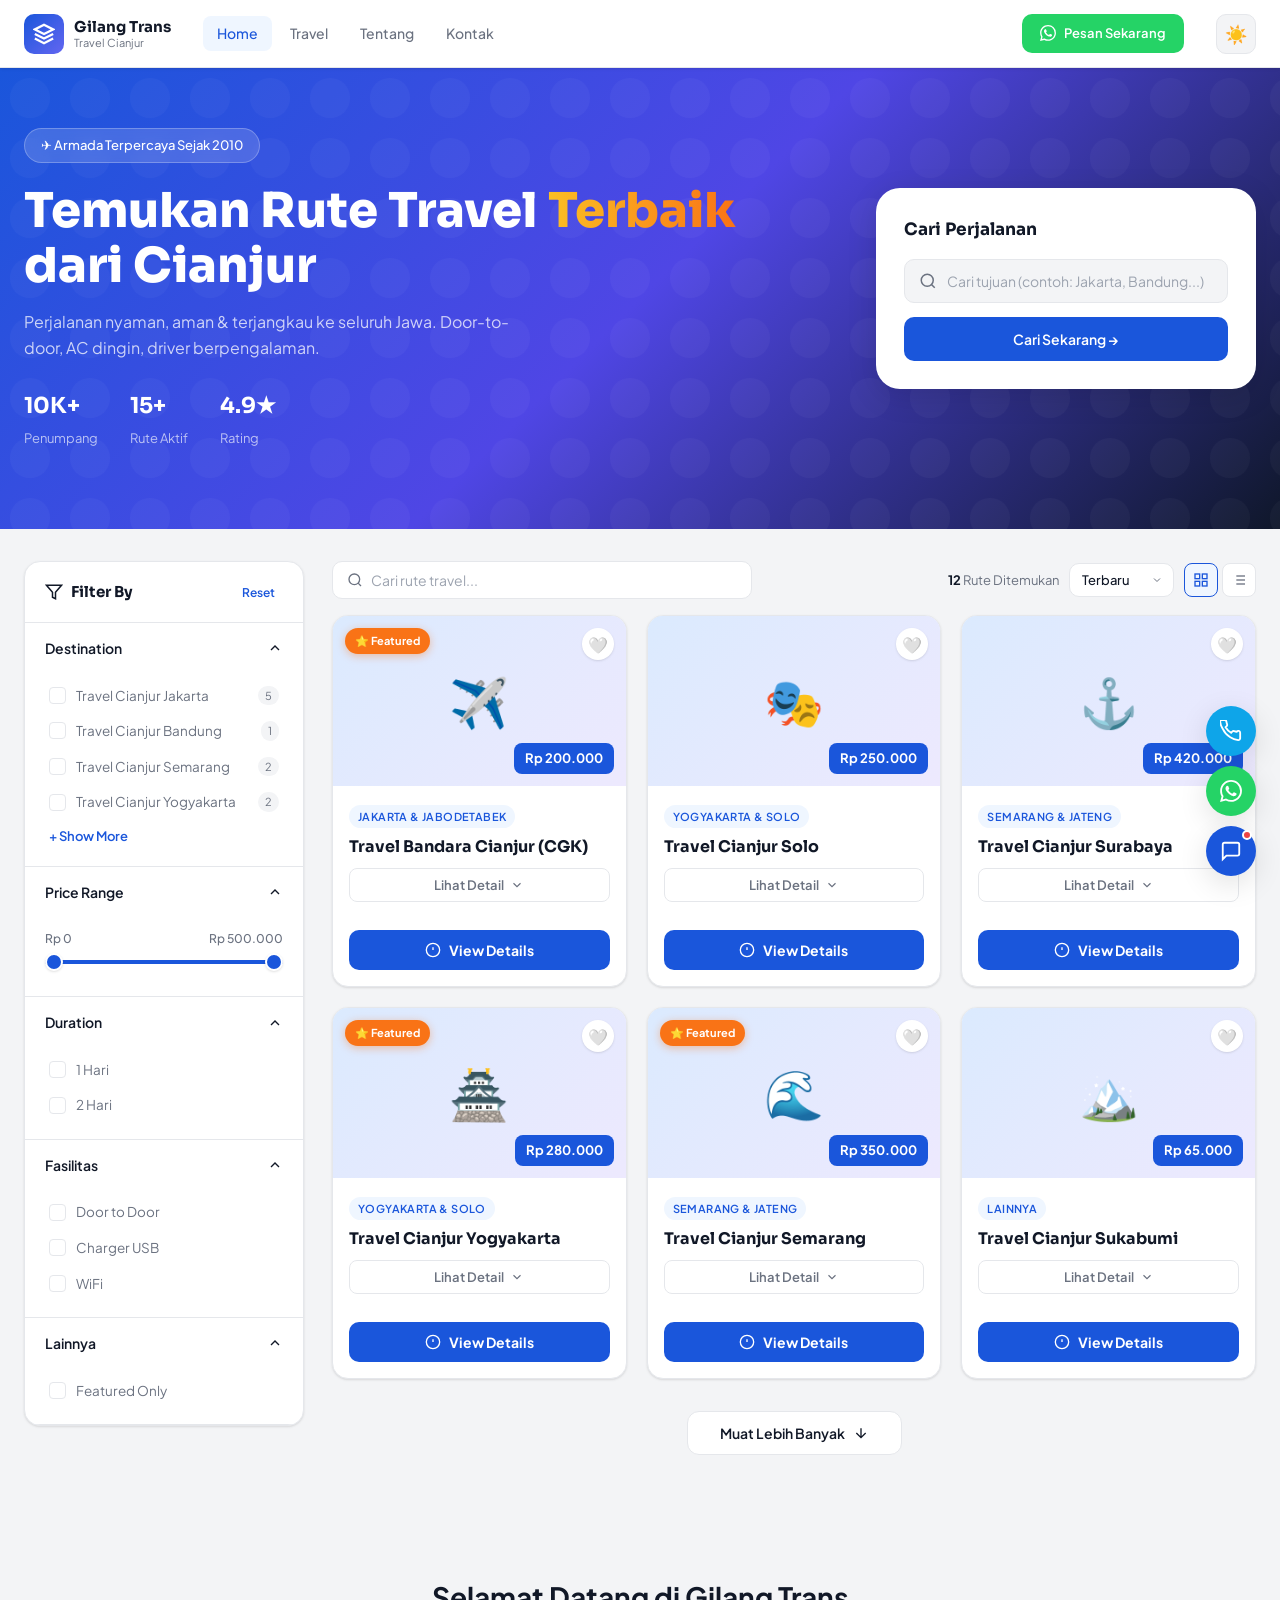
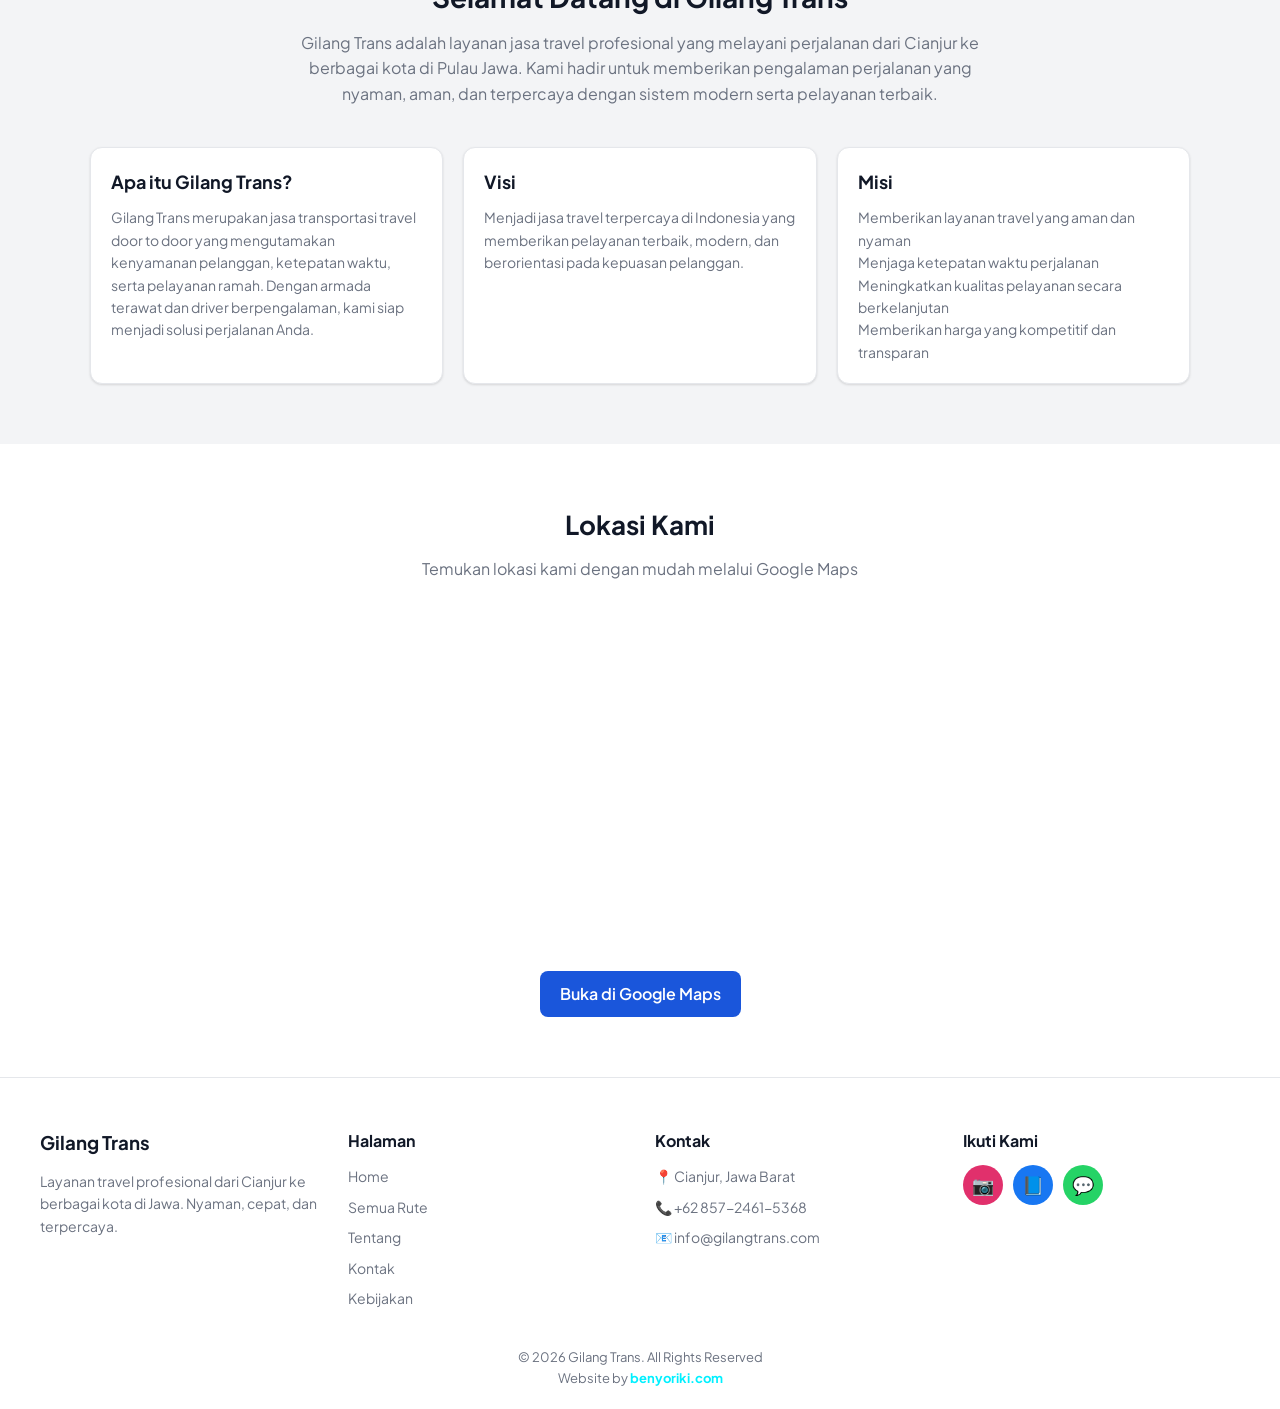
==== commit 3cb8c3db: "Add files via upload" ====
--- a/index.html
+++ b/index.html
@@ -4,6 +4,32 @@
   <meta charset="UTF-8" />
   <meta name="viewport" content="width=device-width, initial-scale=1.0" />
   <title>Gilang Trans – Travel Cianjur Terbaik</title>
+  
+  <!-- ================= SEO META TRAVEL ================= -->
+
+<!-- Primary Meta -->
+
+<meta name="title" content="Gilang Trans - Travel Cianjur Nyaman, Cepat & Terpercaya">
+<meta name="description" content="Gilang Trans melayani travel Cianjur ke Jakarta, Bandung, dan seluruh Jawa dengan sistem modern, armada nyaman, dan layanan door to door. Pesan mudah via WhatsApp, jadwal fleksibel, harga bersahabat.">
+
+<!-- Open Graph (WhatsApp / Facebook) -->
+
+<meta property="og:type" content="website">
+<meta property="og:url" content="https://web637.github.io/gilang-trans">
+
+<meta property="og:title" content="Gilang Trans - Travel Modern & Terpercaya dari Cianjur">
+<meta property="og:description" content="Perjalanan nyaman tanpa ribet bersama Gilang Trans. Armada bersih, driver profesional, dan sistem booking cepat untuk kebutuhan travel Anda ke berbagai kota di Jawa.">
+<meta property="og:image" content="https://web637.github.io/gilang-trans/preview.jpg">
+<meta property="og:image:width" content="1200">
+<meta property="og:image:height" content="630">
+
+<!-- Twitter -->
+
+<meta property="twitter:card" content="summary_large_image">
+<meta property="twitter:title" content="Gilang Trans - Travel Nyaman & Modern">
+<meta property="twitter:description" content="Nikmati layanan travel Cianjur terbaik dengan harga terjangkau, sistem modern, dan pelayanan cepat. Booking mudah langsung via WhatsApp.">
+<meta property="twitter:image" content="https://web637.github.io/gilang-trans/preview.jpg">
+
   
     <link rel="icon" href="favicon.png" type="image/png">
 <link rel="apple-touch-icon" href="favicon.png">
@@ -340,6 +366,136 @@
       </button>
     </div>
   </div>
+  
+  <section id="tentang" class="about-section">
+  <div class="container-about">
+
+    <!-- SAMBUTAN -->
+    <div class="about-intro">
+      <h2>Selamat Datang di Gilang Trans</h2>
+      <p>
+        Gilang Trans adalah layanan jasa travel profesional yang melayani perjalanan dari Cianjur ke berbagai kota di Pulau Jawa. 
+        Kami hadir untuk memberikan pengalaman perjalanan yang nyaman, aman, dan terpercaya dengan sistem modern serta pelayanan terbaik.
+      </p>
+    </div>
+
+    <!-- GRID -->
+    <div class="about-grid">
+
+      <!-- APA ITU -->
+      <div class="about-card">
+        <h3>Apa itu Gilang Trans?</h3>
+        <p>
+          Gilang Trans merupakan jasa transportasi travel door to door yang mengutamakan kenyamanan pelanggan, 
+          ketepatan waktu, serta pelayanan ramah. Dengan armada terawat dan driver berpengalaman, 
+          kami siap menjadi solusi perjalanan Anda.
+        </p>
+      </div>
+
+      <!-- VISI -->
+      <div class="about-card">
+        <h3>Visi</h3>
+        <p>
+          Menjadi jasa travel terpercaya di Indonesia yang memberikan pelayanan terbaik, 
+          modern, dan berorientasi pada kepuasan pelanggan.
+        </p>
+      </div>
+
+      <!-- MISI -->
+      <div class="about-card">
+        <h3>Misi</h3>
+        <ul>
+          <li>Memberikan layanan travel yang aman dan nyaman</li>
+          <li>Menjaga ketepatan waktu perjalanan</li>
+          <li>Meningkatkan kualitas pelayanan secara berkelanjutan</li>
+          <li>Memberikan harga yang kompetitif dan transparan</li>
+        </ul>
+      </div>
+
+    </div>
+
+  </div>
+</section>
+
+
+<section class="map-section">
+  <div class="map-container">
+    <h2>Lokasi Kami</h2>
+    <p>Temukan lokasi kami dengan mudah melalui Google Maps</p>
+
+    <div class="map-frame">
+      <iframe 
+        src="https://www.google.com/maps?q=-6.817,107.142&output=embed" 
+        loading="lazy">
+      </iframe>
+    </div>
+
+    <a href="https://maps.app.goo.gl/N72xFd5AJVmaqMHPA" target="_blank" class="btn-map">
+      Buka di Google Maps
+    </a>
+  </div>
+</section>
+
+
+<footer class="footer-main">
+  <div class="footer-container">
+
+    <!-- KOLOM 1 -->
+    <div class="footer-col">
+      <h3>Gilang Trans</h3>
+      <p>
+        Layanan travel profesional dari Cianjur ke berbagai kota di Jawa.
+        Nyaman, cepat, dan terpercaya.
+      </p>
+    </div>
+
+    <!-- KOLOM 2 -->
+    <div class="footer-col">
+      <h4>Halaman</h4>
+      <ul>
+        <li><a href="#">Home</a></li>
+        <li><a href="#marketplace">Semua Rute</a></li>
+        <li><a href="#tentang">Tentang</a></li>
+        <li><a href="#kontak">Kontak</a></li>
+        <li><a href="#">Kebijakan</a></li>
+      </ul>
+    </div>
+
+    <!-- KOLOM 3 -->
+    <div class="footer-col">
+      <h4>Kontak</h4>
+      <ul>
+        <li>📍 Cianjur, Jawa Barat</li>
+        <li>📞 +62 857-2461-5368</li>
+        <li>📧 info@gilangtrans.com</li>
+      </ul>
+    </div>
+
+    <!-- KOLOM 4 -->
+    <div class="footer-col">
+      <h4>Ikuti Kami</h4>
+      <div class="social-icons">
+        <a href="#" class="ig" title="Instagram">📷</a>
+        <a href="#" class="fb" title="Facebook">📘</a>
+        <a href="https://wa.me/6285724615368" target="_blank" class="wa">💬</a>
+      </div>
+    </div>
+
+  </div>
+
+  <!-- BOTTOM -->
+  <div class="footer-bottom">
+    <p>
+      © 2026 Gilang Trans. All Rights Reserved <br>
+      Website by 
+      <a href="https://benyoriki.com/" target="_blank" class="dev-glitch">
+        benyoriki.com
+      </a>
+    </p>
+  </div>
+</footer>
+  
+  
 
   <script src="script.js"></script>
 </body>
--- a/style.css
+++ b/style.css
@@ -1312,4 +1312,318 @@
 ::-webkit-scrollbar { width: 6px; height: 6px; }
 ::-webkit-scrollbar-track { background: transparent; }
 ::-webkit-scrollbar-thumb { background: var(--border); border-radius: 10px; }
-::-webkit-scrollbar-thumb:hover { background: var(--text-light); }+::-webkit-scrollbar-thumb:hover { background: var(--text-light); }
+
+
+/* ===========================
+   FOOTER DEVELOPER
+=========================== */
+.footer-dev {
+  text-align: center;
+  padding: 25px 15px;
+  font-size: 13px;
+  color: var(--text-muted);
+  border-top: 1px solid var(--border);
+  margin-top: 40px;
+}
+
+/* LINK DEV */
+.dev-link a {
+  color: #00f0ff;
+  font-weight: 700;
+  text-decoration: none;
+  position: relative;
+  display: inline-block;
+  animation: glitch 1.5s infinite;
+}
+
+/* MODE TERANG */
+[data-theme="light"] .dev-link a {
+  color: #0077ff;
+  text-shadow: 0 0 2px rgba(0,119,255,0.5);
+}
+
+/* MODE GELAP */
+[data-theme="dark"] .dev-link a {
+  color: #00f0ff;
+  text-shadow: 0 0 5px rgba(0,255,255,0.8),
+               0 0 10px rgba(0,255,255,0.6),
+               0 0 20px rgba(0,255,255,0.4);
+}
+
+/* ===========================
+   GLITCH EFFECT (LAMPU RUSAK)
+=========================== */
+@keyframes glitch {
+  0% { opacity: 1; transform: translate(0); }
+  20% { opacity: 0.8; transform: translate(-1px, 1px); }
+  40% { opacity: 1; transform: translate(1px, -1px); }
+  60% { opacity: 0.6; transform: translate(-1px, 0); }
+  80% { opacity: 1; transform: translate(1px, 1px); }
+  100% { opacity: 0.9; transform: translate(0); }
+}
+
+/* flicker random */
+.dev-link a::after {
+  content: "benyoriki.com";
+  position: absolute;
+  left: 0;
+  top: 0;
+  color: red;
+  opacity: 0.2;
+  transform: translate(1px, 0);
+  animation: glitch2 2s infinite;
+}
+
+@keyframes glitch2 {
+  0%, 100% { opacity: 0.2; }
+  50% { opacity: 0.6; }
+}
+
+.dev-link a:hover {
+  animation: glitch 0.3s infinite;
+}
+
+
+/* ===========================
+   ABOUT SECTION
+=========================== */
+.about-section {
+  padding: 60px 20px;
+  background: var(--bg);
+}
+
+.container-about {
+  max-width: 1100px;
+  margin: auto;
+}
+
+.about-intro {
+  text-align: center;
+  margin-bottom: 40px;
+}
+
+.about-intro h2 {
+  font-size: 28px;
+  font-weight: 700;
+  margin-bottom: 10px;
+}
+
+.about-intro p {
+  color: var(--text-muted);
+  max-width: 700px;
+  margin: auto;
+}
+
+.about-grid {
+  display: grid;
+  grid-template-columns: repeat(3, 1fr);
+  gap: 20px;
+}
+
+.about-card {
+  background: var(--bg-card);
+  border: 1px solid var(--border);
+  border-radius: 12px;
+  padding: 20px;
+  box-shadow: var(--shadow-sm);
+  transition: 0.3s;
+}
+
+.about-card:hover {
+  transform: translateY(-5px);
+  box-shadow: var(--shadow-hover);
+}
+
+.about-card h3 {
+  margin-bottom: 10px;
+  font-size: 18px;
+}
+
+.about-card p,
+.about-card li {
+  color: var(--text-muted);
+  font-size: 14px;
+}
+
+/* ===========================
+   MAP SECTION
+=========================== */
+.map-section {
+  padding: 60px 20px;
+  background: var(--bg-card);
+  text-align: center;
+}
+
+.map-container h2 {
+  font-size: 26px;
+  margin-bottom: 10px;
+}
+
+.map-container p {
+  color: var(--text-muted);
+  margin-bottom: 20px;
+}
+
+.map-frame {
+  width: 100%;
+  height: 350px;
+  border-radius: 12px;
+  overflow: hidden;
+  margin-bottom: 20px;
+}
+
+.map-frame iframe {
+  width: 100%;
+  height: 100%;
+  border: none;
+}
+
+.btn-map {
+  display: inline-block;
+  padding: 10px 20px;
+  background: var(--primary);
+  color: white;
+  border-radius: 8px;
+  text-decoration: none;
+  font-weight: 600;
+}
+
+.btn-map:hover {
+  background: var(--primary-hover);
+}
+
+/* ===========================
+   RESPONSIVE
+=========================== */
+@media (max-width: 768px) {
+  .about-grid {
+    grid-template-columns: 1fr;
+  }
+
+  .map-frame {
+    height: 250px;
+  }
+}
+
+/* ===========================
+   FOOTER MAIN
+=========================== */
+.footer-main {
+  background: var(--bg-navbar);
+  border-top: 1px solid var(--border);
+  padding: 50px 20px 20px;
+}
+
+.footer-container {
+  max-width: 1200px;
+  margin: auto;
+  display: grid;
+  grid-template-columns: repeat(4, 1fr);
+  gap: 30px;
+}
+
+/* KOLOM */
+.footer-col h3,
+.footer-col h4 {
+  margin-bottom: 12px;
+}
+
+.footer-col p,
+.footer-col li {
+  font-size: 14px;
+  color: var(--text-muted);
+  margin-bottom: 8px;
+}
+
+.footer-col ul {
+  list-style: none;
+  padding: 0;
+}
+
+.footer-col a {
+  text-decoration: none;
+  color: var(--text-muted);
+  transition: 0.3s;
+}
+
+.footer-col a:hover {
+  color: var(--primary);
+}
+
+/* ===========================
+   SOCIAL ICON
+=========================== */
+.social-icons {
+  display: flex;
+  gap: 10px;
+}
+
+.social-icons a {
+  width: 40px;
+  height: 40px;
+  border-radius: 50%;
+  display:flex;
+  align-items:center;
+  justify-content:center;
+  font-size:18px;
+  color: white;
+  transition: 0.3s;
+}
+
+.social-icons .ig { background: #e1306c; }
+.social-icons .fb { background: #1877f2; }
+.social-icons .wa { background: #25d366; }
+
+.social-icons a:hover {
+  transform: scale(1.1);
+}
+
+/* ===========================
+   FOOTER BOTTOM
+=========================== */
+.footer-bottom {
+  text-align: center;
+  margin-top: 30px;
+  font-size: 13px;
+  color: var(--text-muted);
+}
+
+/* ===========================
+   DEV GLITCH EFFECT
+=========================== */
+.dev-glitch {
+  color: #00f0ff;
+  font-weight: 700;
+  text-decoration: none;
+  animation: glitch 1.5s infinite;
+}
+
+@keyframes glitch {
+  0% { opacity: 1; }
+  20% { opacity: 0.7; transform: translate(-1px,1px); }
+  40% { opacity: 1; transform: translate(1px,-1px); }
+  60% { opacity: 0.6; }
+  80% { opacity: 1; }
+  100% { opacity: 0.9; }
+}
+
+/* ===========================
+   RESPONSIVE
+=========================== */
+@media (max-width: 900px) {
+  .footer-container {
+    grid-template-columns: 1fr 1fr;
+  }
+}
+
+@media (max-width: 600px) {
+  .footer-container {
+    grid-template-columns: 1fr;
+    text-align: center;
+  }
+
+  .social-icons {
+    justify-content: center;
+  }
+}
